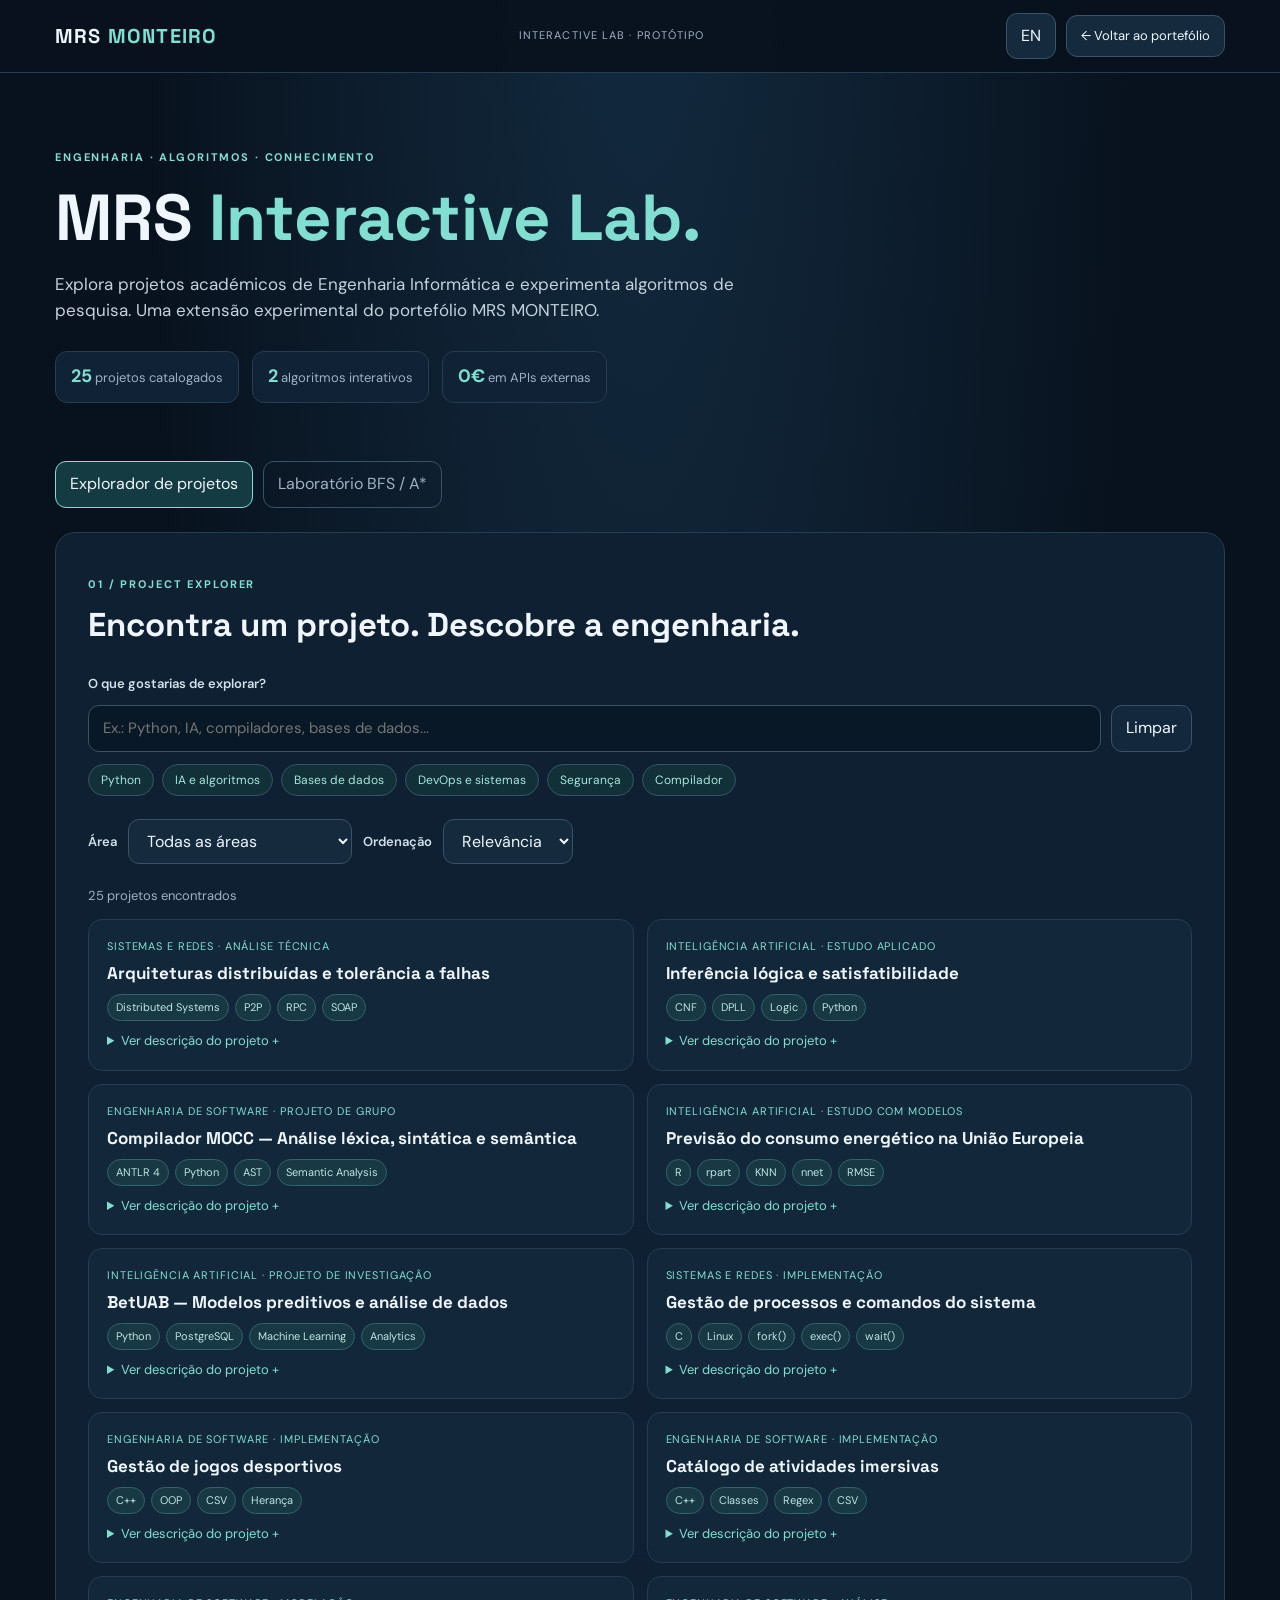
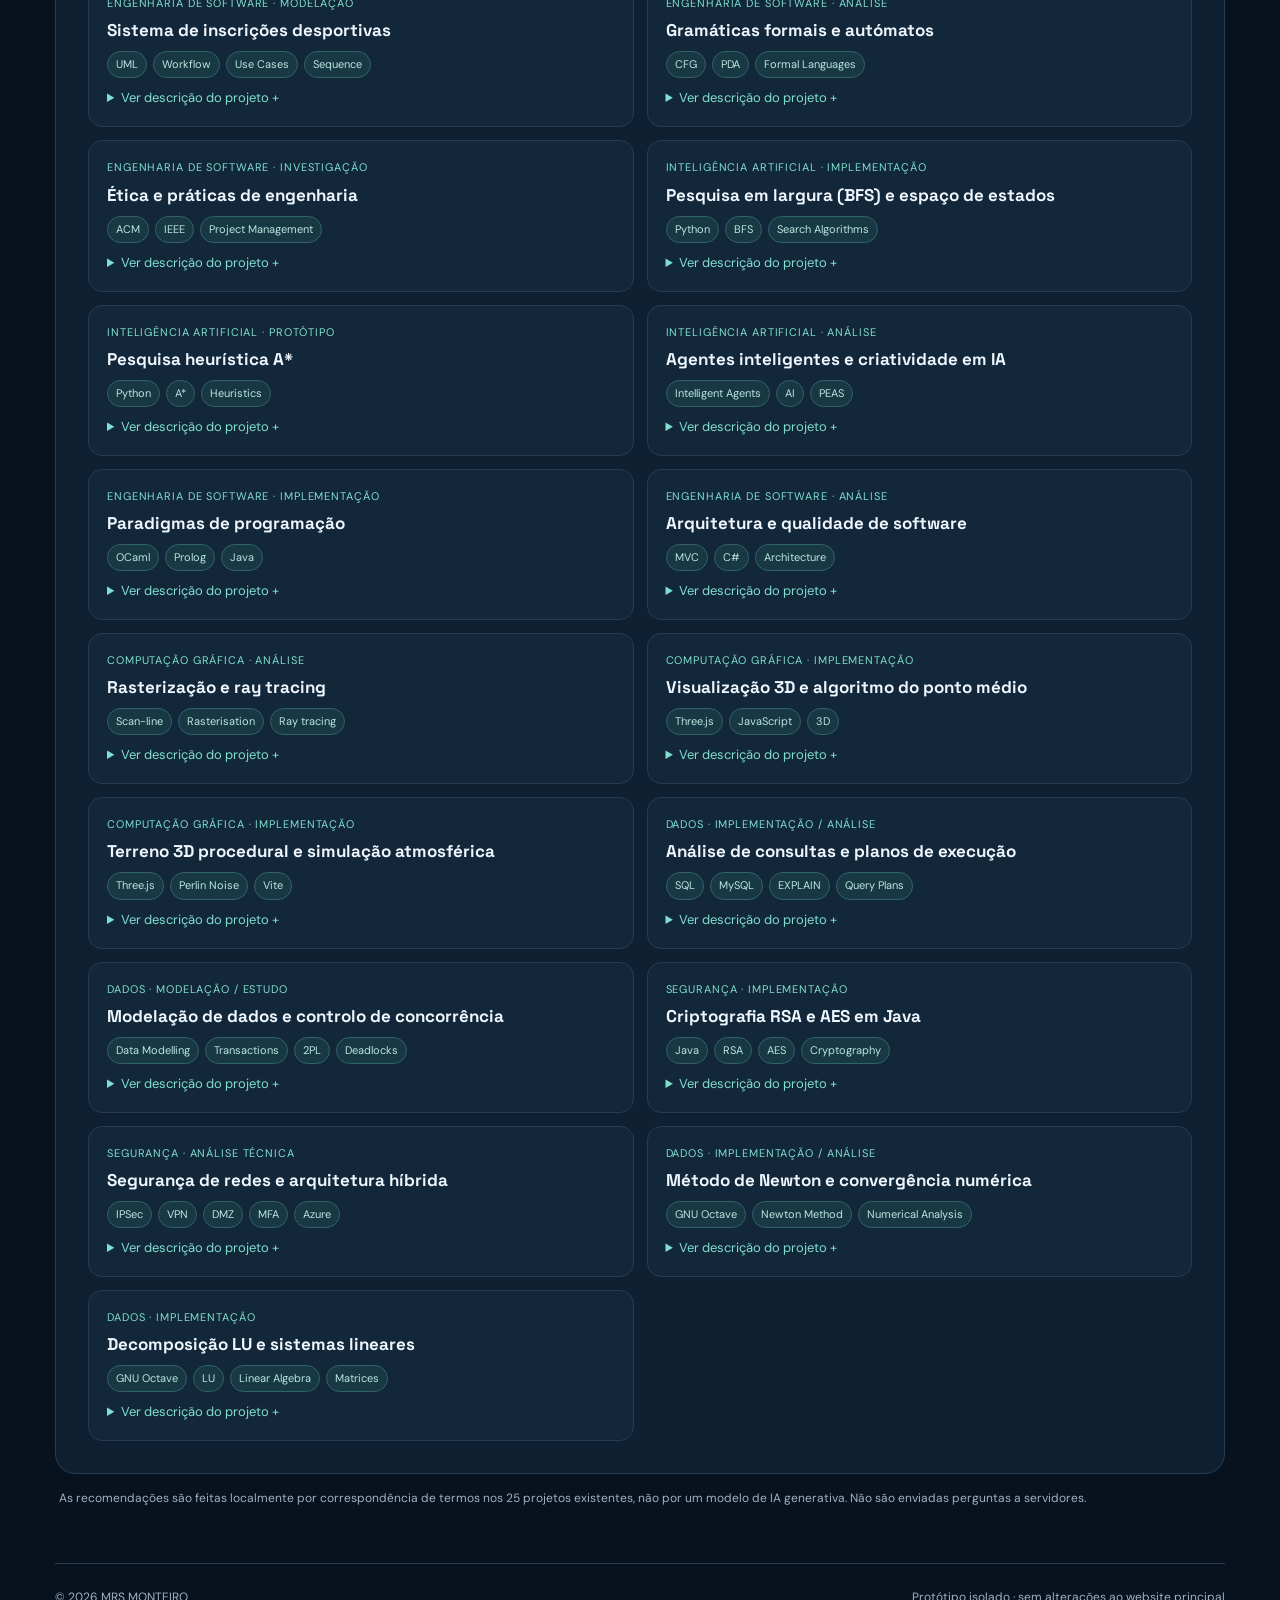
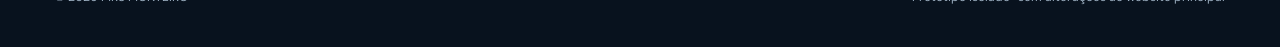
==== lab/index.html @ 8df31b84 "Add files via upload" ====
<!doctype html>
<html lang="pt"><head><meta charset="utf-8"><meta name="viewport" content="width=device-width,initial-scale=1"><meta name="theme-color" content="#08121e"><meta name="description" content="MRS Interactive Lab — pesquisa de projetos e laboratório de algoritmos BFS e A*."><title>MRS MONTEIRO | Interactive Lab</title><link rel="stylesheet" href="css/lab.css"></head>
<body><a class="skip" href="#main">Saltar para o conteúdo</a><header class="top"><div class="container nav"><a class="brand" href="../index.html">MRS <span>MONTEIRO</span></a><span class="navtext" data-pt="INTERACTIVE LAB · PROTÓTIPO" data-en="INTERACTIVE LAB · PROTOTYPE">INTERACTIVE LAB · PROTÓTIPO</span><div class="actions"><button id="language" aria-label="Switch language">EN</button><a class="back" href="../index.html" data-pt="← Voltar ao portefólio" data-en="← Back to portfolio">← Voltar ao portefólio</a></div></div></header>
<main id="main" class="container"><section class="hero"><p class="eyebrow" data-pt="ENGENHARIA · ALGORITMOS · CONHECIMENTO" data-en="ENGINEERING · ALGORITHMS · KNOWLEDGE">ENGENHARIA · ALGORITMOS · CONHECIMENTO</p><h1>MRS <span>Interactive Lab.</span></h1><p data-pt="Explora projetos académicos de Engenharia Informática e experimenta algoritmos de pesquisa. Uma extensão experimental do portefólio MRS MONTEIRO." data-en="Explore Informatics Engineering academic projects and experiment with search algorithms. An experimental extension of the MRS MONTEIRO portfolio.">Explora projetos académicos de Engenharia Informática e experimenta algoritmos de pesquisa. Uma extensão experimental do portefólio MRS MONTEIRO.</p><div class="stats"><span><strong id="total">25</strong> <span data-pt="projetos catalogados" data-en="catalogued projects">projetos catalogados</span></span><span><strong>2</strong> <span data-pt="algoritmos interativos" data-en="interactive algorithms">algoritmos interativos</span></span><span><strong>0€</strong> <span data-pt="em APIs externas" data-en="external API costs">em APIs externas</span></span></div></section>
<div class="tabs" role="tablist" aria-label="Lab"><button class="tab active" role="tab" aria-selected="true" id="tab-explorer" aria-controls="explorer" data-tab="explorer" data-pt="Explorador de projetos" data-en="Project explorer">Explorador de projetos</button><button class="tab" role="tab" aria-selected="false" id="tab-search" aria-controls="searchlab" data-tab="searchlab" data-pt="Laboratório BFS / A*" data-en="BFS / A* lab">Laboratório BFS / A*</button></div>
<section id="explorer" role="tabpanel" aria-labelledby="tab-explorer"><div class="panel"><div class="sectionhead"><div><p class="eyebrow">01 / PROJECT EXPLORER</p><h2 data-pt="Encontra um projeto. Descobre a engenharia." data-en="Find a project. Discover the engineering.">Encontra um projeto. Descobre a engenharia.</h2></div></div><label for="query" data-pt="O que gostarias de explorar?" data-en="What would you like to explore?">O que gostarias de explorar?</label><div class="searchrow"><input id="query" type="search" autocomplete="off" placeholder="Ex.: Python, IA, compiladores, bases de dados..."/><button id="clear" class="secondary" data-pt="Limpar" data-en="Clear">Limpar</button></div><div class="quick" id="quick" aria-label="Suggested searches"></div><div class="filters"><label for="area" data-pt="Área" data-en="Area">Área</label><select id="area"></select><label for="order" data-pt="Ordenação" data-en="Order">Ordenação</label><select id="order"><option value="relevance" data-pt="Relevância" data-en="Relevance">Relevância</option><option value="az">A–Z</option></select></div><p id="resultcount" class="resultcount" aria-live="polite"></p><div id="results" class="results"></div></div><p class="hint" data-pt="As recomendações são feitas localmente por correspondência de termos nos 25 projetos existentes, não por um modelo de IA generativa. Não são enviadas perguntas a servidores." data-en="Recommendations are calculated locally using term matching over the 25 existing projects, not a generative AI model. Queries are not sent to servers.">As recomendações são feitas localmente por correspondência de termos nos 25 projetos existentes, não por um modelo de IA generativa. Não são enviadas perguntas a servidores.</p></section>
<section id="searchlab" role="tabpanel" aria-labelledby="tab-search" hidden><div class="panel"><p class="eyebrow">02 / SEARCH LAB</p><h2 data-pt="Algoritmos em ação: BFS e A*" data-en="Algorithms in action: BFS and A*">Algoritmos em ação: BFS e A*</h2><p class="intro" data-pt="Escolhe o algoritmo, desenha obstáculos e observa a exploração da grelha. Esta é uma nova implementação didática em JavaScript, inspirada nos temas dos trabalhos académicos — não uma execução do código Python original." data-en="Choose an algorithm, draw obstacles, and watch grid exploration. This is a new educational JavaScript implementation based on topics from the academic work — not a run of the original Python code.">Escolhe o algoritmo, desenha obstáculos e observa a exploração da grelha. Esta é uma nova implementação didática em JavaScript, inspirada nos temas dos trabalhos académicos — não uma execução do código Python original.</p><div class="controls"><label><span data-pt="Algoritmo" data-en="Algorithm">Algoritmo</span><select id="algorithm"><option value="bfs">BFS — Breadth First Search</option><option value="astar">A* — Manhattan</option></select></label><label><span data-pt="Modo de edição" data-en="Editing mode">Modo de edição</span><select id="mode"><option value="wall" data-pt="Obstáculos" data-en="Walls">Obstáculos</option><option value="start" data-pt="Posição inicial" data-en="Start position">Posição inicial</option><option value="goal" data-pt="Destino" data-en="Destination">Destino</option></select></label><button id="run" data-pt="Executar pesquisa" data-en="Run search">Executar pesquisa</button><button id="reset" class="secondary" data-pt="Limpar grelha" data-en="Clear grid">Limpar grelha</button><button id="sample" class="secondary" data-pt="Exemplo" data-en="Example">Exemplo</button></div><div class="legend"><span><i class="dot start"></i><span data-pt="Início" data-en="Start">Início</span></span><span><i class="dot goal"></i><span data-pt="Destino" data-en="Goal">Destino</span></span><span><i class="dot checked"></i><span data-pt="Explorado" data-en="Explored">Explorado</span></span><span><i class="dot route"></i><span data-pt="Percurso" data-en="Route">Percurso</span></span><span><i class="dot wall"></i><span data-pt="Obstáculo" data-en="Wall">Obstáculo</span></span></div><div id="grid" class="pathgrid" role="grid" aria-label="Interactive grid"></div><div class="metrics"><div><small data-pt="Estados explorados" data-en="Explored nodes">Estados explorados</small><strong id="visited">—</strong></div><div><small data-pt="Custo do percurso" data-en="Path cost">Custo do percurso</small><strong id="cost">—</strong></div><div><small data-pt="Estado" data-en="Status">Estado</small><strong id="status">Pronto</strong></div></div></div></section>
<footer><span>© 2026 MRS MONTEIRO</span><span data-pt="Protótipo isolado · sem alterações ao website principal" data-en="Isolated prototype · main website unchanged">Protótipo isolado · sem alterações ao website principal</span></footer></main><script src="js/catalog.js"></script><script src="js/lab.js"></script></body></html>
---- lab/css/lab.css ----
@import url('https://fonts.googleapis.com/css2?family=DM+Sans:wght@400;500;600;700&family=Space+Grotesk:wght@400;500;600;700&display=swap');:root{--bg:#08121e;--panel:#102235;--panel2:#13283c;--line:#263c50;--ink:#eff6fd;--muted:#9eb1c3;--accent:#80dfd0}*{box-sizing:border-box}html{scroll-behavior:smooth}body{margin:0;color:var(--ink);background:radial-gradient(ellipse at 50% -10%,#132b40 0%,#08121e 55%);font-family:'DM Sans',sans-serif;line-height:1.55}button,input,select{font:inherit}button{cursor:pointer}.container{width:min(1170px,calc(100% - 40px));margin:auto}.top{border-bottom:1px solid var(--line);background:#08121eed}.nav{min-height:72px;display:flex;align-items:center;gap:20px;justify-content:space-between}.brand{color:var(--ink);font:700 20px 'Space Grotesk',sans-serif;letter-spacing:.06em;text-decoration:none}.brand span,h1 span{color:var(--accent)}.navtext{color:var(--muted);font-size:11px;letter-spacing:.1em}.actions{display:flex;gap:10px;align-items:center}button,.back,select,input{border:1px solid #385269;border-radius:11px;background:#152b3d;color:var(--ink);padding:10px 14px}.back{text-decoration:none;font-size:13px}.hero{padding:65px 0 43px}.eyebrow{font-size:11px;letter-spacing:.17em;color:var(--accent);font-weight:700}.hero h1{font:700 clamp(36px,6vw,65px)/1.1 'Space Grotesk',sans-serif;margin:16px 0}.hero>p:not(.eyebrow){max-width:750px;color:#c3d2dd;font-size:17px}.stats{display:flex;flex-wrap:wrap;gap:13px;margin-top:28px}.stats>span{border:1px solid var(--line);border-radius:12px;background:#102235;padding:11px 15px;font-size:13px;color:var(--muted)}.stats strong{color:var(--accent);font-size:18px}.tabs{display:flex;gap:10px;flex-wrap:wrap;margin:15px 0 24px}.tab{background:transparent;color:var(--muted)}.tab.active{border-color:var(--accent);background:#153b42;color:var(--ink)}.panel{padding:clamp(17px,3vw,32px);border:1px solid var(--line);border-radius:20px;background:#0f2032}.sectionhead{display:flex;justify-content:space-between}.panel h2{font:700 clamp(22px,3vw,33px) 'Space Grotesk',sans-serif;margin:9px 0 25px}.panel label{font-size:13px;color:#d2e0e9;font-weight:600}.searchrow{display:flex;gap:10px;margin:9px 0 12px}.searchrow input{width:100%;min-width:0;background:#081827;font-size:15px}.secondary{background:#13283c}.quick{display:flex;gap:8px;flex-wrap:wrap;margin:12px 0 23px}.quick button{padding:6px 12px;font-size:12px;border-radius:30px;background:#123038;color:#a2e8de}.filters{display:flex;flex-wrap:wrap;gap:11px;align-items:center}.filters select{max-width:260px}.resultcount{font-size:13px;color:var(--muted);margin-top:22px}.results{display:grid;grid-template-columns:repeat(2,minmax(0,1fr));gap:13px}.project{padding:18px;background:#12273a;border:1px solid var(--line);border-radius:14px;min-width:0}.project h3{font:700 17px 'Space Grotesk',sans-serif;margin:7px 0 10px}.project p{color:#c1cfdc;font-size:13px}.meta{color:var(--accent);font-size:11px;text-transform:uppercase;letter-spacing:.08em}.tags{display:flex;gap:6px;flex-wrap:wrap}.tags span{border-radius:30px;background:#183944;border:1px solid #32626b;color:#bce5e1;font-size:11px;padding:4px 8px}.reason{font-size:12px!important;color:#95d8cf!important}.project details{margin-top:10px}.project summary{cursor:pointer;color:var(--accent);font-size:13px}.hint{font-size:12px;color:var(--muted);margin:15px 4px 30px}.intro{max-width:850px;color:var(--muted)}.controls{display:flex;align-items:end;gap:11px;flex-wrap:wrap;margin:24px 0}.controls label{display:flex;flex-direction:column;gap:6px}.controls select{max-width:260px}.controls button#run{border-color:#55ada6;background:#1b615e}.legend{display:flex;flex-wrap:wrap;gap:14px;margin:12px 0 15px;color:#bbcbda;font-size:12px}.legend>span{display:flex;gap:6px;align-items:center}.dot{display:inline-block;width:12px;height:12px;border:1px solid #637988;border-radius:3px}.dot.start,.cell.start{background:#2ecbc0}.dot.goal,.cell.goal{background:#e9a95e}.dot.checked,.cell.checked{background:#315f7c}.dot.route,.cell.route{background:#7ee9a4}.dot.wall,.cell.wall{background:#506074}.pathgrid{display:grid;grid-template-columns:repeat(19,minmax(0,1fr));gap:3px;max-width:850px;user-select:none;touch-action:manipulation}.cell{aspect-ratio:1;border:1px solid #385063;background:#0a1a2a;border-radius:4px;min-width:0;padding:0;transition:background .1s;cursor:pointer}.cell:hover{outline:1px solid #80dfd0}.metrics{display:flex;flex-wrap:wrap;gap:12px;margin-top:22px}.metrics>div{border:1px solid var(--line);background:#0a1c2c;padding:12px 16px;border-radius:12px;min-width:130px}.metrics small{display:block;color:var(--muted)}.metrics strong{display:block;font-size:20px;color:var(--accent)}footer{display:flex;flex-wrap:wrap;justify-content:space-between;gap:15px;color:var(--muted);font-size:12px;border-top:1px solid var(--line);margin-top:55px;padding:24px 0 40px}.skip{position:absolute;left:-9999px}.skip:focus{left:12px;top:8px;z-index:10;background:white;color:black;padding:6px}button:focus-visible,a:focus-visible,input:focus-visible,select:focus-visible,summary:focus-visible{outline:3px solid #80dfd0;outline-offset:2px}@media(max-width:650px){.navtext{display:none}.container{width:min(100% - 24px,1170px)}.actions{gap:5px}.back{font-size:11px;padding:8px}.hero{padding:35px 0 26px}.results{grid-template-columns:1fr}.filters{align-items:stretch}.pathgrid{gap:2px}.cell{border-radius:2px}.controls label,.controls select{width:100%;max-width:none}.controls button{flex:1}.panel{border-radius:14px}}@media(prefers-reduced-motion:reduce){*{scroll-behavior:auto!important;transition:none!important}}
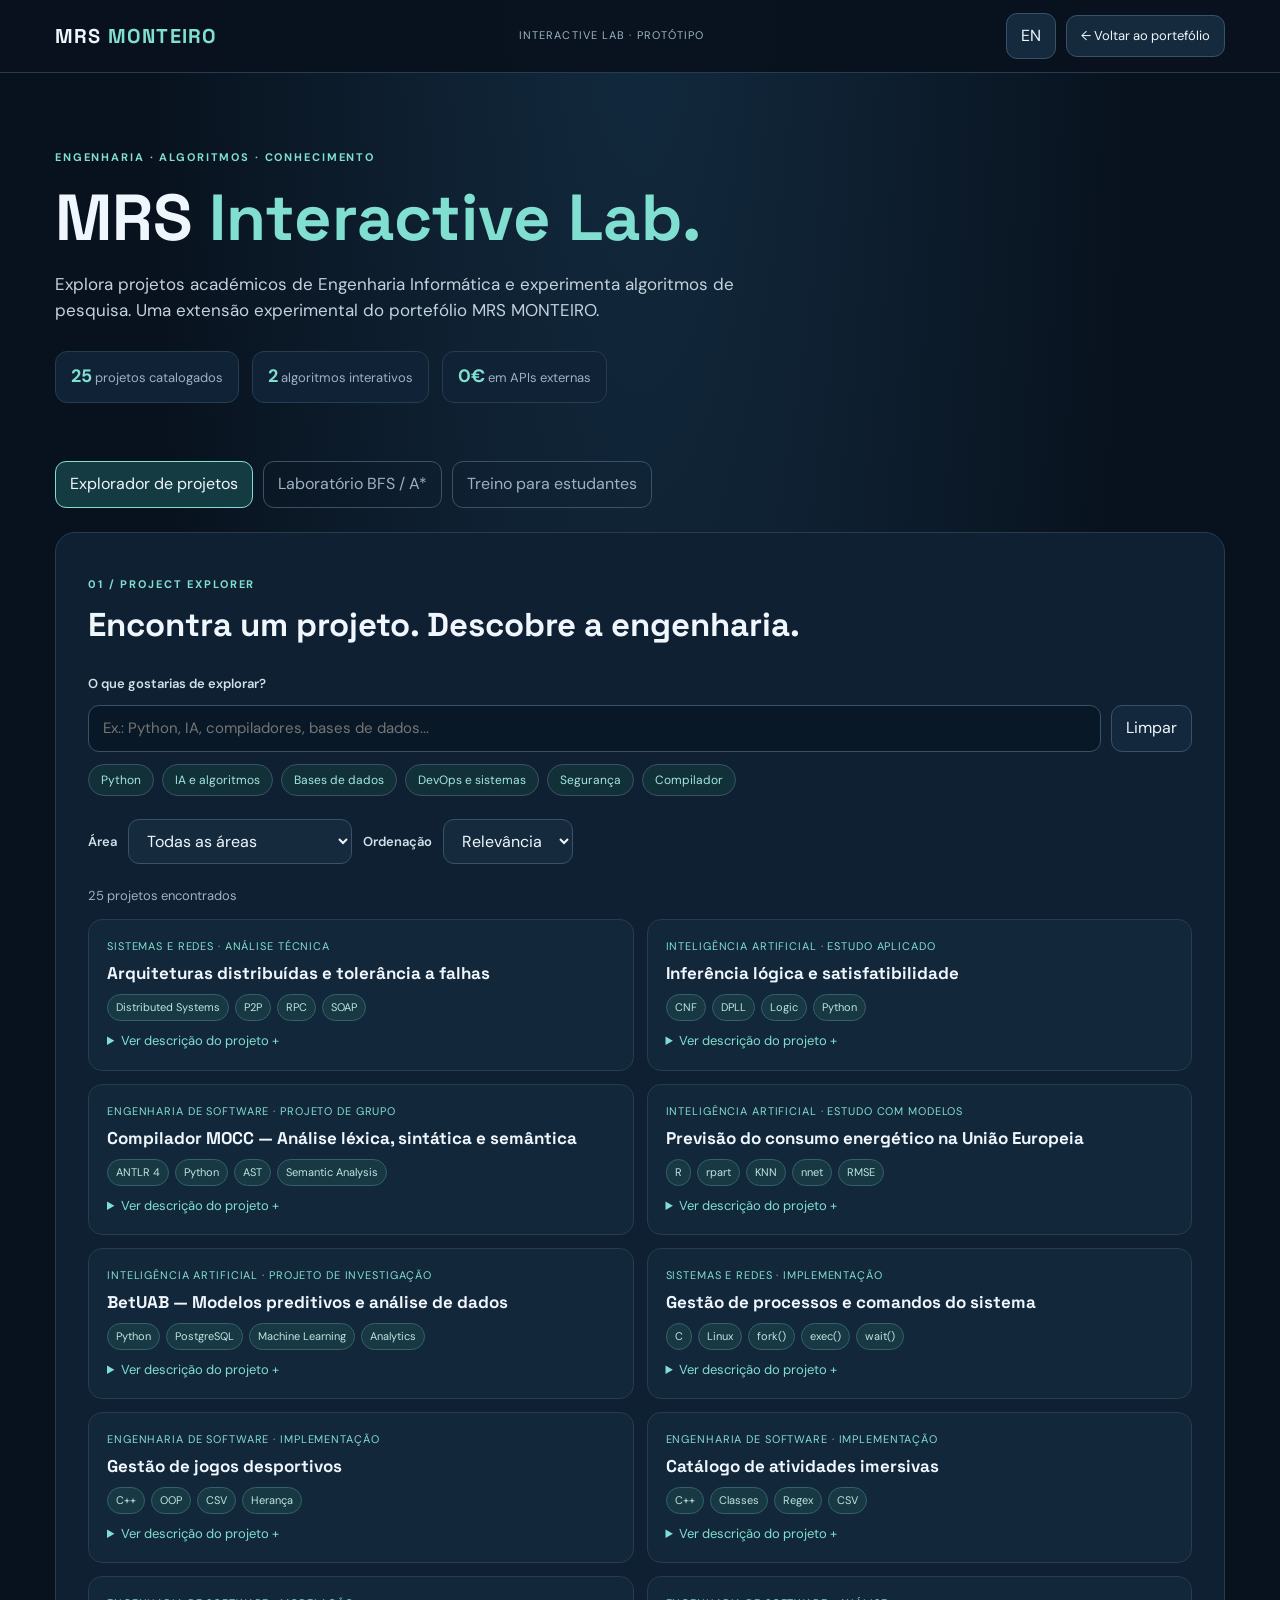
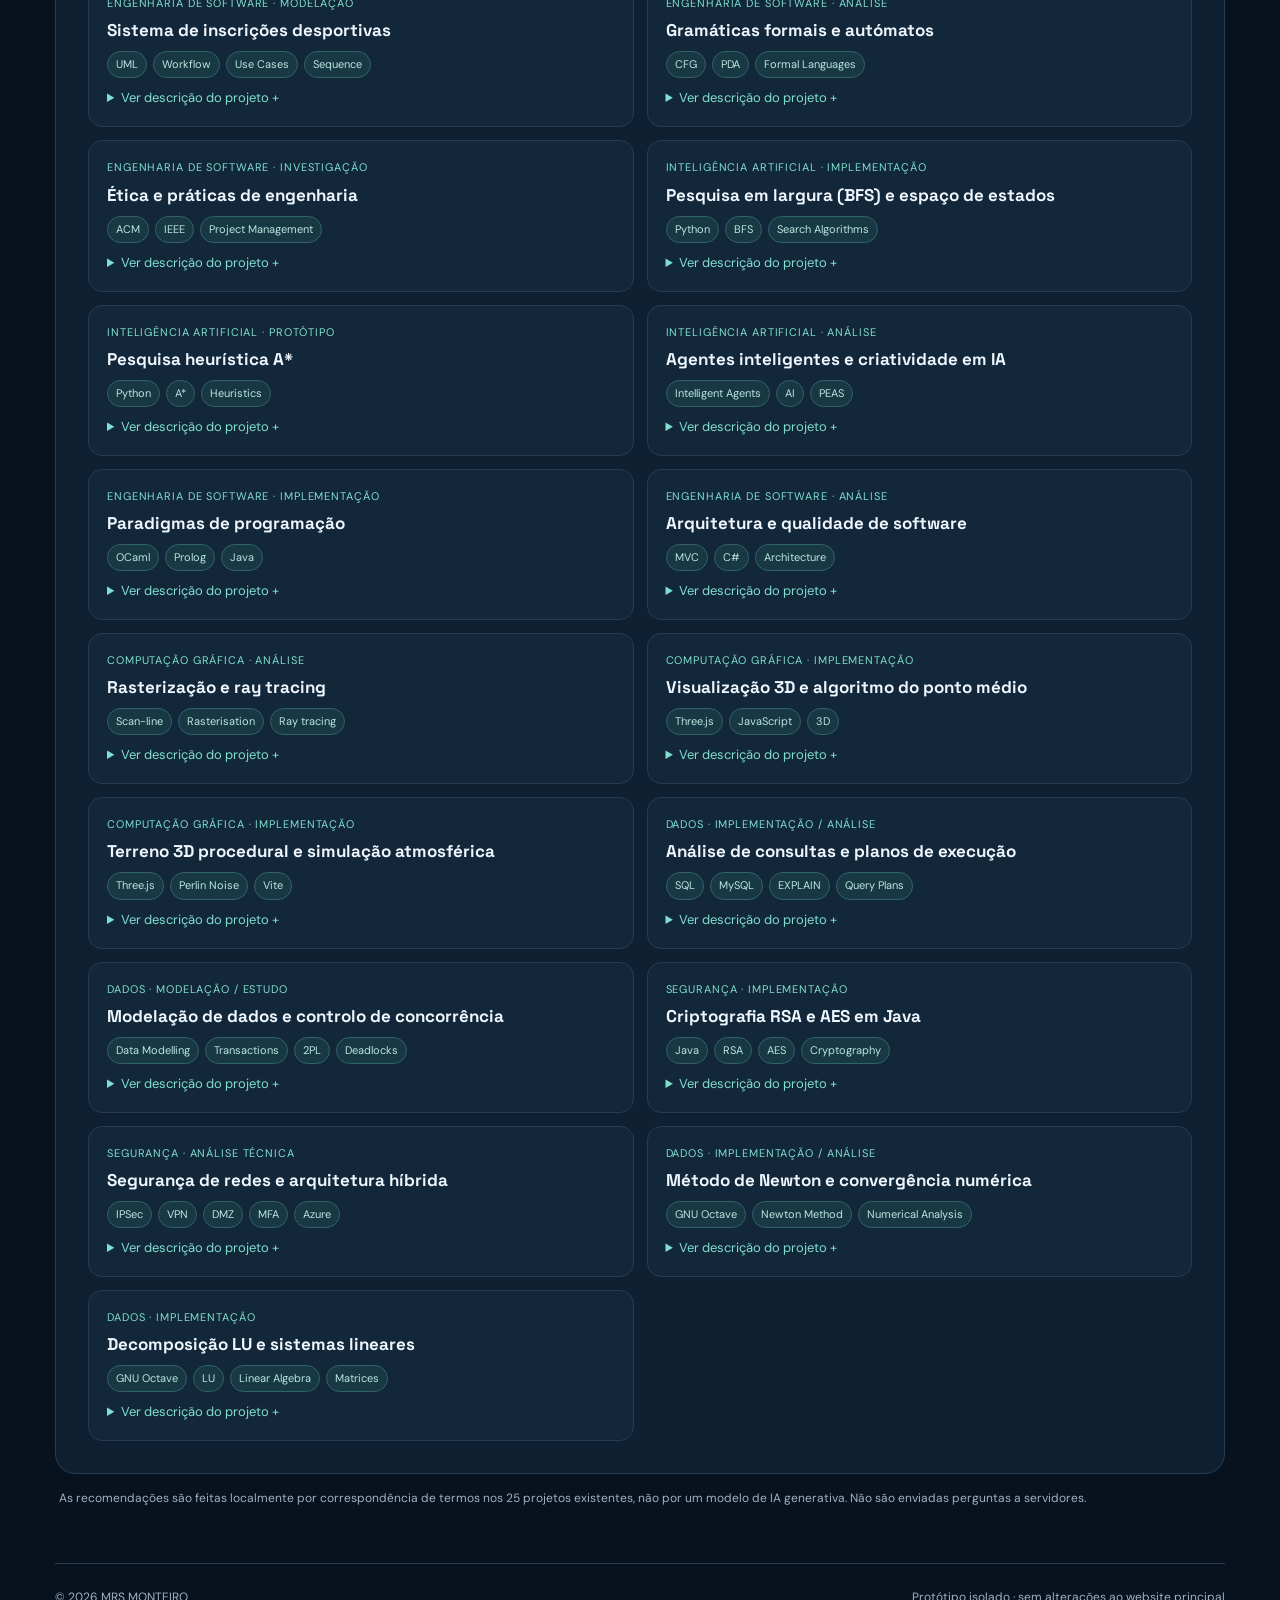
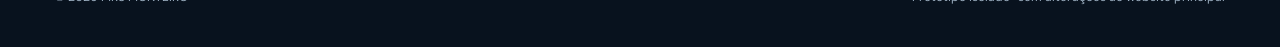
==== commit 9d054f7e: "Add files via upload" ====
--- a/lab/index.html
+++ b/lab/index.html
@@ -2,7 +2,14 @@
 <html lang="pt"><head><meta charset="utf-8"><meta name="viewport" content="width=device-width,initial-scale=1"><meta name="theme-color" content="#08121e"><meta name="description" content="MRS Interactive Lab — pesquisa de projetos e laboratório de algoritmos BFS e A*."><title>MRS MONTEIRO | Interactive Lab</title><link rel="stylesheet" href="css/lab.css"></head>
 <body><a class="skip" href="#main">Saltar para o conteúdo</a><header class="top"><div class="container nav"><a class="brand" href="../index.html">MRS <span>MONTEIRO</span></a><span class="navtext" data-pt="INTERACTIVE LAB · PROTÓTIPO" data-en="INTERACTIVE LAB · PROTOTYPE">INTERACTIVE LAB · PROTÓTIPO</span><div class="actions"><button id="language" aria-label="Switch language">EN</button><a class="back" href="../index.html" data-pt="← Voltar ao portefólio" data-en="← Back to portfolio">← Voltar ao portefólio</a></div></div></header>
 <main id="main" class="container"><section class="hero"><p class="eyebrow" data-pt="ENGENHARIA · ALGORITMOS · CONHECIMENTO" data-en="ENGINEERING · ALGORITHMS · KNOWLEDGE">ENGENHARIA · ALGORITMOS · CONHECIMENTO</p><h1>MRS <span>Interactive Lab.</span></h1><p data-pt="Explora projetos académicos de Engenharia Informática e experimenta algoritmos de pesquisa. Uma extensão experimental do portefólio MRS MONTEIRO." data-en="Explore Informatics Engineering academic projects and experiment with search algorithms. An experimental extension of the MRS MONTEIRO portfolio.">Explora projetos académicos de Engenharia Informática e experimenta algoritmos de pesquisa. Uma extensão experimental do portefólio MRS MONTEIRO.</p><div class="stats"><span><strong id="total">25</strong> <span data-pt="projetos catalogados" data-en="catalogued projects">projetos catalogados</span></span><span><strong>2</strong> <span data-pt="algoritmos interativos" data-en="interactive algorithms">algoritmos interativos</span></span><span><strong>0€</strong> <span data-pt="em APIs externas" data-en="external API costs">em APIs externas</span></span></div></section>
-<div class="tabs" role="tablist" aria-label="Lab"><button class="tab active" role="tab" aria-selected="true" id="tab-explorer" aria-controls="explorer" data-tab="explorer" data-pt="Explorador de projetos" data-en="Project explorer">Explorador de projetos</button><button class="tab" role="tab" aria-selected="false" id="tab-search" aria-controls="searchlab" data-tab="searchlab" data-pt="Laboratório BFS / A*" data-en="BFS / A* lab">Laboratório BFS / A*</button></div>
+<div class="tabs" role="tablist" aria-label="Lab"><button class="tab active" role="tab" aria-selected="true" id="tab-explorer" aria-controls="explorer" data-tab="explorer" data-pt="Explorador de projetos" data-en="Project explorer">Explorador de projetos</button><button class="tab" role="tab" aria-selected="false" id="tab-search" aria-controls="searchlab" data-tab="searchlab" data-pt="Laboratório BFS / A*" data-en="BFS / A* lab">Laboratório BFS / A*</button><button class="tab" role="tab" aria-selected="false" id="tab-learning" aria-controls="learninglab" data-tab="learninglab" data-pt="Treino para estudantes" data-en="Student practice">Treino para estudantes</button></div>
 <section id="explorer" role="tabpanel" aria-labelledby="tab-explorer"><div class="panel"><div class="sectionhead"><div><p class="eyebrow">01 / PROJECT EXPLORER</p><h2 data-pt="Encontra um projeto. Descobre a engenharia." data-en="Find a project. Discover the engineering.">Encontra um projeto. Descobre a engenharia.</h2></div></div><label for="query" data-pt="O que gostarias de explorar?" data-en="What would you like to explore?">O que gostarias de explorar?</label><div class="searchrow"><input id="query" type="search" autocomplete="off" placeholder="Ex.: Python, IA, compiladores, bases de dados..."/><button id="clear" class="secondary" data-pt="Limpar" data-en="Clear">Limpar</button></div><div class="quick" id="quick" aria-label="Suggested searches"></div><div class="filters"><label for="area" data-pt="Área" data-en="Area">Área</label><select id="area"></select><label for="order" data-pt="Ordenação" data-en="Order">Ordenação</label><select id="order"><option value="relevance" data-pt="Relevância" data-en="Relevance">Relevância</option><option value="az">A–Z</option></select></div><p id="resultcount" class="resultcount" aria-live="polite"></p><div id="results" class="results"></div></div><p class="hint" data-pt="As recomendações são feitas localmente por correspondência de termos nos 25 projetos existentes, não por um modelo de IA generativa. Não são enviadas perguntas a servidores." data-en="Recommendations are calculated locally using term matching over the 25 existing projects, not a generative AI model. Queries are not sent to servers.">As recomendações são feitas localmente por correspondência de termos nos 25 projetos existentes, não por um modelo de IA generativa. Não são enviadas perguntas a servidores.</p></section>
 <section id="searchlab" role="tabpanel" aria-labelledby="tab-search" hidden><div class="panel"><p class="eyebrow">02 / SEARCH LAB</p><h2 data-pt="Algoritmos em ação: BFS e A*" data-en="Algorithms in action: BFS and A*">Algoritmos em ação: BFS e A*</h2><p class="intro" data-pt="Escolhe o algoritmo, desenha obstáculos e observa a exploração da grelha. Esta é uma nova implementação didática em JavaScript, inspirada nos temas dos trabalhos académicos — não uma execução do código Python original." data-en="Choose an algorithm, draw obstacles, and watch grid exploration. This is a new educational JavaScript implementation based on topics from the academic work — not a run of the original Python code.">Escolhe o algoritmo, desenha obstáculos e observa a exploração da grelha. Esta é uma nova implementação didática em JavaScript, inspirada nos temas dos trabalhos académicos — não uma execução do código Python original.</p><div class="controls"><label><span data-pt="Algoritmo" data-en="Algorithm">Algoritmo</span><select id="algorithm"><option value="bfs">BFS — Breadth First Search</option><option value="astar">A* — Manhattan</option></select></label><label><span data-pt="Modo de edição" data-en="Editing mode">Modo de edição</span><select id="mode"><option value="wall" data-pt="Obstáculos" data-en="Walls">Obstáculos</option><option value="start" data-pt="Posição inicial" data-en="Start position">Posição inicial</option><option value="goal" data-pt="Destino" data-en="Destination">Destino</option></select></label><button id="run" data-pt="Executar pesquisa" data-en="Run search">Executar pesquisa</button><button id="reset" class="secondary" data-pt="Limpar grelha" data-en="Clear grid">Limpar grelha</button><button id="sample" class="secondary" data-pt="Exemplo" data-en="Example">Exemplo</button></div><div class="legend"><span><i class="dot start"></i><span data-pt="Início" data-en="Start">Início</span></span><span><i class="dot goal"></i><span data-pt="Destino" data-en="Goal">Destino</span></span><span><i class="dot checked"></i><span data-pt="Explorado" data-en="Explored">Explorado</span></span><span><i class="dot route"></i><span data-pt="Percurso" data-en="Route">Percurso</span></span><span><i class="dot wall"></i><span data-pt="Obstáculo" data-en="Wall">Obstáculo</span></span></div><div id="grid" class="pathgrid" role="grid" aria-label="Interactive grid"></div><div class="metrics"><div><small data-pt="Estados explorados" data-en="Explored nodes">Estados explorados</small><strong id="visited">—</strong></div><div><small data-pt="Custo do percurso" data-en="Path cost">Custo do percurso</small><strong id="cost">—</strong></div><div><small data-pt="Estado" data-en="Status">Estado</small><strong id="status">Pronto</strong></div></div></div></section>
-<footer><span>© 2026 MRS MONTEIRO</span><span data-pt="Protótipo isolado · sem alterações ao website principal" data-en="Isolated prototype · main website unchanged">Protótipo isolado · sem alterações ao website principal</span></footer></main><script src="js/catalog.js"></script><script src="js/lab.js"></script></body></html>+<section id="learninglab" role="tabpanel" aria-labelledby="tab-learning" hidden>
+<div class="panel"><p class="eyebrow">03 / LEARNING PLAYGROUND</p>
+<h2 data-pt="Aprende. Experimenta. Resolve." data-en="Learn. Experiment. Solve.">Aprende. Experimenta. Resolve.</h2>
+<p class="intro" data-pt="Desafios interativos de pesquisa BFS e A*: três níveis, pistas graduais, correção explicada e progresso local. Experimenta primeiro o simulador BFS/A* e regressa aqui para praticar." data-en="Interactive BFS and A* practice: three levels, progressive hints, explained feedback, and local progress. Try the BFS/A* simulator first, then come back to practice.">Desafios interativos de pesquisa BFS e A*: três níveis, pistas graduais, correção explicada e progresso local. Experimenta primeiro o simulador BFS/A* e regressa aqui para praticar.</p>
+<div class="learning-stats"><div><small data-pt="Desafios concluídos" data-en="Challenges completed">Desafios concluídos</small><strong id="learn-completed">0 / 9</strong></div><div><small data-pt="Nível atual" data-en="Current level">Nível atual</small><strong id="learn-level">Iniciante</strong></div><div><small data-pt="Progresso neste navegador" data-en="Progress in this browser">Progresso neste navegador</small><strong id="learn-percent">0%</strong></div></div>
+<div class="learn-levels" role="group" aria-label="Difficulty"><button class="learn-level active" data-level="beginner" data-pt="01 · Iniciante" data-en="01 · Beginner">01 · Iniciante</button><button class="learn-level" data-level="intermediate" data-pt="02 · Intermédio" data-en="02 · Intermediate">02 · Intermédio</button><button class="learn-level" data-level="advanced" data-pt="03 · Avançado" data-en="03 · Advanced">03 · Avançado</button></div>
+<div id="learn-challenges" class="learn-challenges"></div><div class="learn-footer"><button id="learn-reset" class="secondary" data-pt="Reiniciar progresso" data-en="Reset progress">Reiniciar progresso</button><span data-pt="O progresso fica guardado apenas neste navegador; não existe conta nem envio de respostas." data-en="Progress is saved only in this browser; there is no account or answer submission.">O progresso fica guardado apenas neste navegador; não existe conta nem envio de respostas.</span></div></div></section>
+<footer><span>© 2026 MRS MONTEIRO</span><span data-pt="Protótipo isolado · sem alterações ao website principal" data-en="Isolated prototype · main website unchanged">Protótipo isolado · sem alterações ao website principal</span></footer></main><script src="js/catalog.js"></script><script src="js/lab.js"></script><script src="js/learning.js"></script></body></html>
--- a/lab/css/lab.css
+++ b/lab/css/lab.css
@@ -1 +1,3 @@
-@import url('https://fonts.googleapis.com/css2?family=DM+Sans:wght@400;500;600;700&family=Space+Grotesk:wght@400;500;600;700&display=swap');:root{--bg:#08121e;--panel:#102235;--panel2:#13283c;--line:#263c50;--ink:#eff6fd;--muted:#9eb1c3;--accent:#80dfd0}*{box-sizing:border-box}html{scroll-behavior:smooth}body{margin:0;color:var(--ink);background:radial-gradient(ellipse at 50% -10%,#132b40 0%,#08121e 55%);font-family:'DM Sans',sans-serif;line-height:1.55}button,input,select{font:inherit}button{cursor:pointer}.container{width:min(1170px,calc(100% - 40px));margin:auto}.top{border-bottom:1px solid var(--line);background:#08121eed}.nav{min-height:72px;display:flex;align-items:center;gap:20px;justify-content:space-between}.brand{color:var(--ink);font:700 20px 'Space Grotesk',sans-serif;letter-spacing:.06em;text-decoration:none}.brand span,h1 span{color:var(--accent)}.navtext{color:var(--muted);font-size:11px;letter-spacing:.1em}.actions{display:flex;gap:10px;align-items:center}button,.back,select,input{border:1px solid #385269;border-radius:11px;background:#152b3d;color:var(--ink);padding:10px 14px}.back{text-decoration:none;font-size:13px}.hero{padding:65px 0 43px}.eyebrow{font-size:11px;letter-spacing:.17em;color:var(--accent);font-weight:700}.hero h1{font:700 clamp(36px,6vw,65px)/1.1 'Space Grotesk',sans-serif;margin:16px 0}.hero>p:not(.eyebrow){max-width:750px;color:#c3d2dd;font-size:17px}.stats{display:flex;flex-wrap:wrap;gap:13px;margin-top:28px}.stats>span{border:1px solid var(--line);border-radius:12px;background:#102235;padding:11px 15px;font-size:13px;color:var(--muted)}.stats strong{color:var(--accent);font-size:18px}.tabs{display:flex;gap:10px;flex-wrap:wrap;margin:15px 0 24px}.tab{background:transparent;color:var(--muted)}.tab.active{border-color:var(--accent);background:#153b42;color:var(--ink)}.panel{padding:clamp(17px,3vw,32px);border:1px solid var(--line);border-radius:20px;background:#0f2032}.sectionhead{display:flex;justify-content:space-between}.panel h2{font:700 clamp(22px,3vw,33px) 'Space Grotesk',sans-serif;margin:9px 0 25px}.panel label{font-size:13px;color:#d2e0e9;font-weight:600}.searchrow{display:flex;gap:10px;margin:9px 0 12px}.searchrow input{width:100%;min-width:0;background:#081827;font-size:15px}.secondary{background:#13283c}.quick{display:flex;gap:8px;flex-wrap:wrap;margin:12px 0 23px}.quick button{padding:6px 12px;font-size:12px;border-radius:30px;background:#123038;color:#a2e8de}.filters{display:flex;flex-wrap:wrap;gap:11px;align-items:center}.filters select{max-width:260px}.resultcount{font-size:13px;color:var(--muted);margin-top:22px}.results{display:grid;grid-template-columns:repeat(2,minmax(0,1fr));gap:13px}.project{padding:18px;background:#12273a;border:1px solid var(--line);border-radius:14px;min-width:0}.project h3{font:700 17px 'Space Grotesk',sans-serif;margin:7px 0 10px}.project p{color:#c1cfdc;font-size:13px}.meta{color:var(--accent);font-size:11px;text-transform:uppercase;letter-spacing:.08em}.tags{display:flex;gap:6px;flex-wrap:wrap}.tags span{border-radius:30px;background:#183944;border:1px solid #32626b;color:#bce5e1;font-size:11px;padding:4px 8px}.reason{font-size:12px!important;color:#95d8cf!important}.project details{margin-top:10px}.project summary{cursor:pointer;color:var(--accent);font-size:13px}.hint{font-size:12px;color:var(--muted);margin:15px 4px 30px}.intro{max-width:850px;color:var(--muted)}.controls{display:flex;align-items:end;gap:11px;flex-wrap:wrap;margin:24px 0}.controls label{display:flex;flex-direction:column;gap:6px}.controls select{max-width:260px}.controls button#run{border-color:#55ada6;background:#1b615e}.legend{display:flex;flex-wrap:wrap;gap:14px;margin:12px 0 15px;color:#bbcbda;font-size:12px}.legend>span{display:flex;gap:6px;align-items:center}.dot{display:inline-block;width:12px;height:12px;border:1px solid #637988;border-radius:3px}.dot.start,.cell.start{background:#2ecbc0}.dot.goal,.cell.goal{background:#e9a95e}.dot.checked,.cell.checked{background:#315f7c}.dot.route,.cell.route{background:#7ee9a4}.dot.wall,.cell.wall{background:#506074}.pathgrid{display:grid;grid-template-columns:repeat(19,minmax(0,1fr));gap:3px;max-width:850px;user-select:none;touch-action:manipulation}.cell{aspect-ratio:1;border:1px solid #385063;background:#0a1a2a;border-radius:4px;min-width:0;padding:0;transition:background .1s;cursor:pointer}.cell:hover{outline:1px solid #80dfd0}.metrics{display:flex;flex-wrap:wrap;gap:12px;margin-top:22px}.metrics>div{border:1px solid var(--line);background:#0a1c2c;padding:12px 16px;border-radius:12px;min-width:130px}.metrics small{display:block;color:var(--muted)}.metrics strong{display:block;font-size:20px;color:var(--accent)}footer{display:flex;flex-wrap:wrap;justify-content:space-between;gap:15px;color:var(--muted);font-size:12px;border-top:1px solid var(--line);margin-top:55px;padding:24px 0 40px}.skip{position:absolute;left:-9999px}.skip:focus{left:12px;top:8px;z-index:10;background:white;color:black;padding:6px}button:focus-visible,a:focus-visible,input:focus-visible,select:focus-visible,summary:focus-visible{outline:3px solid #80dfd0;outline-offset:2px}@media(max-width:650px){.navtext{display:none}.container{width:min(100% - 24px,1170px)}.actions{gap:5px}.back{font-size:11px;padding:8px}.hero{padding:35px 0 26px}.results{grid-template-columns:1fr}.filters{align-items:stretch}.pathgrid{gap:2px}.cell{border-radius:2px}.controls label,.controls select{width:100%;max-width:none}.controls button{flex:1}.panel{border-radius:14px}}@media(prefers-reduced-motion:reduce){*{scroll-behavior:auto!important;transition:none!important}}+@import url('https://fonts.googleapis.com/css2?family=DM+Sans:wght@400;500;600;700&family=Space+Grotesk:wght@400;500;600;700&display=swap');:root{--bg:#08121e;--panel:#102235;--panel2:#13283c;--line:#263c50;--ink:#eff6fd;--muted:#9eb1c3;--accent:#80dfd0}*{box-sizing:border-box}html{scroll-behavior:smooth}body{margin:0;color:var(--ink);background:radial-gradient(ellipse at 50% -10%,#132b40 0%,#08121e 55%);font-family:'DM Sans',sans-serif;line-height:1.55}button,input,select{font:inherit}button{cursor:pointer}.container{width:min(1170px,calc(100% - 40px));margin:auto}.top{border-bottom:1px solid var(--line);background:#08121eed}.nav{min-height:72px;display:flex;align-items:center;gap:20px;justify-content:space-between}.brand{color:var(--ink);font:700 20px 'Space Grotesk',sans-serif;letter-spacing:.06em;text-decoration:none}.brand span,h1 span{color:var(--accent)}.navtext{color:var(--muted);font-size:11px;letter-spacing:.1em}.actions{display:flex;gap:10px;align-items:center}button,.back,select,input{border:1px solid #385269;border-radius:11px;background:#152b3d;color:var(--ink);padding:10px 14px}.back{text-decoration:none;font-size:13px}.hero{padding:65px 0 43px}.eyebrow{font-size:11px;letter-spacing:.17em;color:var(--accent);font-weight:700}.hero h1{font:700 clamp(36px,6vw,65px)/1.1 'Space Grotesk',sans-serif;margin:16px 0}.hero>p:not(.eyebrow){max-width:750px;color:#c3d2dd;font-size:17px}.stats{display:flex;flex-wrap:wrap;gap:13px;margin-top:28px}.stats>span{border:1px solid var(--line);border-radius:12px;background:#102235;padding:11px 15px;font-size:13px;color:var(--muted)}.stats strong{color:var(--accent);font-size:18px}.tabs{display:flex;gap:10px;flex-wrap:wrap;margin:15px 0 24px}.tab{background:transparent;color:var(--muted)}.tab.active{border-color:var(--accent);background:#153b42;color:var(--ink)}.panel{padding:clamp(17px,3vw,32px);border:1px solid var(--line);border-radius:20px;background:#0f2032}.sectionhead{display:flex;justify-content:space-between}.panel h2{font:700 clamp(22px,3vw,33px) 'Space Grotesk',sans-serif;margin:9px 0 25px}.panel label{font-size:13px;color:#d2e0e9;font-weight:600}.searchrow{display:flex;gap:10px;margin:9px 0 12px}.searchrow input{width:100%;min-width:0;background:#081827;font-size:15px}.secondary{background:#13283c}.quick{display:flex;gap:8px;flex-wrap:wrap;margin:12px 0 23px}.quick button{padding:6px 12px;font-size:12px;border-radius:30px;background:#123038;color:#a2e8de}.filters{display:flex;flex-wrap:wrap;gap:11px;align-items:center}.filters select{max-width:260px}.resultcount{font-size:13px;color:var(--muted);margin-top:22px}.results{display:grid;grid-template-columns:repeat(2,minmax(0,1fr));gap:13px}.project{padding:18px;background:#12273a;border:1px solid var(--line);border-radius:14px;min-width:0}.project h3{font:700 17px 'Space Grotesk',sans-serif;margin:7px 0 10px}.project p{color:#c1cfdc;font-size:13px}.meta{color:var(--accent);font-size:11px;text-transform:uppercase;letter-spacing:.08em}.tags{display:flex;gap:6px;flex-wrap:wrap}.tags span{border-radius:30px;background:#183944;border:1px solid #32626b;color:#bce5e1;font-size:11px;padding:4px 8px}.reason{font-size:12px!important;color:#95d8cf!important}.project details{margin-top:10px}.project summary{cursor:pointer;color:var(--accent);font-size:13px}.hint{font-size:12px;color:var(--muted);margin:15px 4px 30px}.intro{max-width:850px;color:var(--muted)}.controls{display:flex;align-items:end;gap:11px;flex-wrap:wrap;margin:24px 0}.controls label{display:flex;flex-direction:column;gap:6px}.controls select{max-width:260px}.controls button#run{border-color:#55ada6;background:#1b615e}.legend{display:flex;flex-wrap:wrap;gap:14px;margin:12px 0 15px;color:#bbcbda;font-size:12px}.legend>span{display:flex;gap:6px;align-items:center}.dot{display:inline-block;width:12px;height:12px;border:1px solid #637988;border-radius:3px}.dot.start,.cell.start{background:#2ecbc0}.dot.goal,.cell.goal{background:#e9a95e}.dot.checked,.cell.checked{background:#315f7c}.dot.route,.cell.route{background:#7ee9a4}.dot.wall,.cell.wall{background:#506074}.pathgrid{display:grid;grid-template-columns:repeat(19,minmax(0,1fr));gap:3px;max-width:850px;user-select:none;touch-action:manipulation}.cell{aspect-ratio:1;border:1px solid #385063;background:#0a1a2a;border-radius:4px;min-width:0;padding:0;transition:background .1s;cursor:pointer}.cell:hover{outline:1px solid #80dfd0}.metrics{display:flex;flex-wrap:wrap;gap:12px;margin-top:22px}.metrics>div{border:1px solid var(--line);background:#0a1c2c;padding:12px 16px;border-radius:12px;min-width:130px}.metrics small{display:block;color:var(--muted)}.metrics strong{display:block;font-size:20px;color:var(--accent)}footer{display:flex;flex-wrap:wrap;justify-content:space-between;gap:15px;color:var(--muted);font-size:12px;border-top:1px solid var(--line);margin-top:55px;padding:24px 0 40px}.skip{position:absolute;left:-9999px}.skip:focus{left:12px;top:8px;z-index:10;background:white;color:black;padding:6px}button:focus-visible,a:focus-visible,input:focus-visible,select:focus-visible,summary:focus-visible{outline:3px solid #80dfd0;outline-offset:2px}@media(max-width:650px){.navtext{display:none}.container{width:min(100% - 24px,1170px)}.actions{gap:5px}.back{font-size:11px;padding:8px}.hero{padding:35px 0 26px}.results{grid-template-columns:1fr}.filters{align-items:stretch}.pathgrid{gap:2px}.cell{border-radius:2px}.controls label,.controls select{width:100%;max-width:none}.controls button{flex:1}.panel{border-radius:14px}}@media(prefers-reduced-motion:reduce){*{scroll-behavior:auto!important;transition:none!important}}
+/* Learning Lab V2 — additive styles, V1 remains unchanged */
+.learning-stats{display:grid;grid-template-columns:repeat(3,minmax(0,1fr));gap:12px;margin:20px 0}.learning-stats>div{border:1px solid var(--line);border-radius:14px;background:var(--panel2);padding:14px;display:flex;gap:8px;flex-direction:column}.learning-stats small{color:var(--muted)}.learning-stats strong{font-size:20px;color:var(--accent)}.learn-levels{display:flex;flex-wrap:wrap;gap:8px;margin:22px 0}.learn-level{border:1px solid var(--line);border-radius:999px;background:var(--panel2);color:var(--ink);padding:10px 17px;cursor:pointer}.learn-level.active{border-color:var(--accent);color:var(--accent);background:#153b44}.learn-challenges{display:grid;gap:16px}.learn-card{padding:22px;border:1px solid var(--line);border-radius:18px;background:var(--panel2)}.learn-cardhead{display:flex;justify-content:space-between;gap:15px;color:var(--muted);font-size:12px}.learn-cardhead strong{color:var(--accent)}.learn-card h3{font-size:18px;line-height:1.45;margin:15px 0}.learn-card fieldset{border:0;padding:0;margin:0}.learn-card legend{color:var(--muted);font-size:13px;margin-bottom:10px}.learn-option{display:flex;align-items:flex-start;gap:10px;border:1px solid var(--line);border-radius:11px;padding:11px 13px;margin:7px 0;cursor:pointer;background:var(--panel)}.learn-option:has(input:checked){border-color:var(--accent);background:#173b46}.learn-option input{accent-color:var(--accent);margin-top:4px}.learn-buttons{display:flex;flex-wrap:wrap;gap:9px;margin:15px 0}.learn-buttons button:disabled{opacity:.4;cursor:not-allowed}.learn-hint,.learn-feedback{padding:12px 15px;border-radius:11px;background:var(--panel);border:1px solid var(--line);font-size:14px;line-height:1.6}.learn-hint{border-left:3px solid #7dafff}.learn-feedback.ok{border-left:3px solid var(--accent)}.learn-feedback.retry{border-left:3px solid #e3ac7b}.learn-feedback p{margin:6px 0 0}.learn-footer{display:flex;flex-wrap:wrap;align-items:center;gap:15px;margin-top:22px;color:var(--muted);font-size:12px}@media(max-width:590px){.learning-stats{grid-template-columns:1fr}.learn-card{padding:15px}.learn-cardhead{flex-direction:column;gap:5px}}
